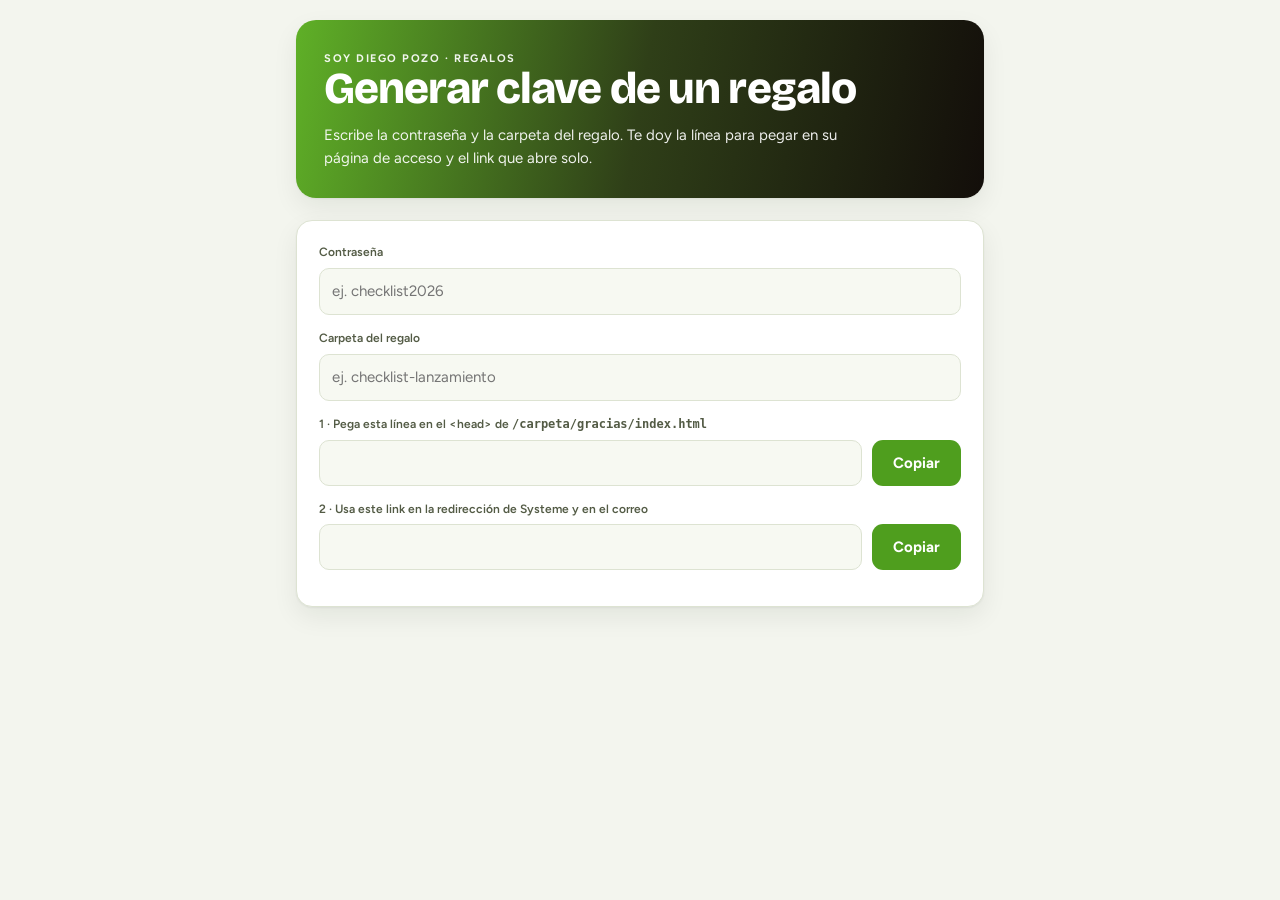
==== _plantilla/generar-clave/index.html @ e12ecf47 "Agrega generador de clave para los regalos" ====
<!DOCTYPE html>
<html lang="es">
<head>
<meta charset="UTF-8">
<meta name="viewport" content="width=device-width, initial-scale=1.0, viewport-fit=cover">
<title>Generar clave · Regalos</title>
<meta name="robots" content="noindex, nofollow">
<link rel="preconnect" href="https://fonts.googleapis.com">
<link rel="preconnect" href="https://fonts.gstatic.com" crossorigin>
<link rel="stylesheet" href="https://fonts.googleapis.com/css2?family=Bricolage+Grotesque:opsz,wght@12..96,600;12..96,800&family=Figtree:wght@400;500;600;700&family=JetBrains+Mono:wght@400;500&display=swap">
<link rel="stylesheet" href="/estilos.css">
<style>
  .field{ display:flex; flex-direction:column; gap:6px; margin-bottom:14px; }
  .field label{ font-size:12px; font-weight:600; color:var(--fg-soft); }
  .field input{ font:inherit; font-size:15px; padding:11px 12px; border-radius:10px; border:1px solid var(--line); background:var(--surface-2); color:var(--fg); outline:none; width:100%; }
  .field input:focus{ border-color:var(--accent); box-shadow:0 0 0 3px var(--accent-soft); }
  .out{ font-family:var(--font-mono); font-size:13px; background:var(--surface-2); border:1px solid var(--line); border-radius:10px; padding:12px; word-break:break-all; line-height:1.6; min-height:46px; }
  .row{ display:flex; gap:10px; align-items:flex-start; margin-bottom:14px; }
  .row .out{ flex:1; }
  .lbl{ font-size:12px; font-weight:600; color:var(--fg-soft); margin:0 0 6px; }
</style>
</head>
<body>
<div class="wrap narrow">
  <header class="band">
    <p class="eyebrow"><a href="/">Soy Diego Pozo · Regalos</a></p>
    <h1>Generar clave de un regalo</h1>
    <p>Escribe la contraseña y la carpeta del regalo. Te doy la línea para pegar en su página de acceso y el link que abre solo.</p>
  </header>

  <section class="card">
    <div class="field">
      <label for="pw">Contraseña</label>
      <input id="pw" type="text" autocomplete="off" placeholder="ej. checklist2026">
    </div>
    <div class="field">
      <label for="slug">Carpeta del regalo</label>
      <input id="slug" type="text" autocomplete="off" placeholder="ej. checklist-lanzamiento">
    </div>

    <p class="lbl">1 · Pega esta línea en el &lt;head&gt; de <code>/carpeta/gracias/index.html</code></p>
    <div class="row"><div class="out" id="meta"></div><button class="btn btn-accent" data-copy="meta" type="button">Copiar</button></div>

    <p class="lbl">2 · Usa este link en la redirección de Systeme y en el correo</p>
    <div class="row"><div class="out" id="link"></div><button class="btn btn-accent" data-copy="link" type="button">Copiar</button></div>
  </section>
</div>
<script>
(function(){
  const $ = id => document.getElementById(id);
  async function sha256(t){
    const b = await crypto.subtle.digest("SHA-256", new TextEncoder().encode(t.trim()));
    return Array.from(new Uint8Array(b)).map(x => x.toString(16).padStart(2,"0")).join("");
  }
  async function update(){
    const pw = $("pw").value.trim();
    const slug = $("slug").value.trim().replace(/^\/+|\/+$/g,"") || "carpeta-del-regalo";
    if(!pw){ $("meta").textContent = ""; $("link").textContent = ""; return; }
    $("meta").textContent = '<meta name="clave" content="' + await sha256(pw) + '">';
    $("link").textContent = "https://regalos.diegopozo.com/" + slug + "/gracias/#clave=" + encodeURIComponent(pw);
  }
  $("pw").addEventListener("input", update);
  $("slug").addEventListener("input", update);
  document.querySelectorAll("[data-copy]").forEach(btn => btn.addEventListener("click", () => {
    const text = $(btn.dataset.copy).textContent;
    if(!text) return;
    const done = () => { const o = btn.textContent; btn.textContent = "Copiado"; setTimeout(() => btn.textContent = o, 1200); };
    try { navigator.clipboard.writeText(text).then(done, done); } catch(e){ done(); }
  }));
})();
</script>
</body>
</html>
---- estilos.css ----
/* Regalos · Soy Diego Pozo — shared styles for the portal and every gift page.
   Same brand system as tools.diegopozo.com: green → warm-black band, warm dark surfaces. */
:root{
  --bg:#130e0a;
  --surface:#1b1610;
  --surface-2:#231d15;
  --line:#332b1f;
  --fg:#f2efe6;
  --fg-soft:#aaa392;
  --fg-faint:#736c5b;
  --accent:#5fb027;
  --accent-hover:#72c935;
  --accent-ink:#0e1606;
  --accent-soft:rgba(95,176,39,.15);
  --accent-text:#8fd65c;
  --warn:#e7a54d;
  --warn-soft:rgba(231,165,77,.13);
  --band-from:#5fb027;
  --band-mid:#2f3f18;
  --band-to:#130e0a;
  --shadow:0 1px 0 rgba(255,255,255,.03) inset, 0 10px 30px rgba(0,0,0,.35);
  --font-display:"Bricolage Grotesque", "Figtree", system-ui, sans-serif;
  --font-body:"Figtree", system-ui, -apple-system, "Segoe UI", sans-serif;
  --font-mono:"JetBrains Mono", ui-monospace, Consolas, Menlo, monospace;
  --radius:16px;
  color-scheme:dark;
}
@media (prefers-color-scheme: light){
  :root:not([data-theme="dark"]){
    --bg:#f3f5ee; --surface:#ffffff; --surface-2:#f7f9f2; --line:#dde3d2;
    --fg:#151a0f; --fg-soft:#535b45; --fg-faint:#8a917b;
    --accent:#4f9e1e; --accent-hover:#448a19; --accent-ink:#ffffff;
    --accent-soft:rgba(79,158,30,.12); --accent-text:#3b7a14;
    --warn:#9a5208; --warn-soft:#fbeedd;
    --shadow:0 1px 2px rgba(21,26,15,.05), 0 10px 26px rgba(21,26,15,.07);
    color-scheme:light;
  }
}
:root[data-theme="light"]{
  --bg:#f3f5ee; --surface:#ffffff; --surface-2:#f7f9f2; --line:#dde3d2;
  --fg:#151a0f; --fg-soft:#535b45; --fg-faint:#8a917b;
  --accent:#4f9e1e; --accent-hover:#448a19; --accent-ink:#ffffff;
  --accent-soft:rgba(79,158,30,.12); --accent-text:#3b7a14;
  --warn:#9a5208; --warn-soft:#fbeedd;
  --shadow:0 1px 2px rgba(21,26,15,.05), 0 10px 26px rgba(21,26,15,.07);
  color-scheme:light;
}

*{ box-sizing:border-box; }
[hidden]{ display:none !important; }
body{
  margin:0; background:var(--bg); color:var(--fg);
  font-family:var(--font-body); font-size:15px; line-height:1.55;
  -webkit-font-smoothing:antialiased;
}
a{ color:var(--accent-text); }
.wrap{ max-width:1000px; margin:0 auto; padding-inline:16px; padding-block:20px 64px; }
.wrap.narrow{ max-width:720px; }

/* ---------- brand band ---------- */
.band{
  background:linear-gradient(100deg, var(--band-from) 0%, var(--band-mid) 50%, var(--band-to) 100%);
  color:#fff; border-radius:20px; padding:30px 28px 28px; margin-bottom:22px; box-shadow:var(--shadow);
}
.eyebrow{ font-size:11px; font-weight:700; letter-spacing:.14em; text-transform:uppercase; opacity:.85; margin:0 0 10px; }
.eyebrow a{ color:inherit; text-decoration:none; }
.band h1{
  font-family:var(--font-display); font-weight:800; font-size:clamp(28px, 5vw, 44px);
  line-height:1.02; letter-spacing:-.02em; margin:0 0 12px; text-wrap:balance;
}
.band p{ margin:0; max-width:56ch; opacity:.92; }

/* ---------- portal grid ---------- */
.grid{ display:grid; grid-template-columns:repeat(auto-fill, minmax(280px, 1fr)); gap:14px; }
.gift{
  display:flex; flex-direction:column; gap:10px;
  background:var(--surface); border:1px solid var(--line); border-radius:var(--radius);
  padding:20px; color:inherit; text-decoration:none; box-shadow:var(--shadow);
  transition:border-color .12s, transform .12s;
}
.gift:hover, .gift:focus-visible{ border-color:var(--accent); outline:none; transform:translateY(-1px); }
.gift h2{ font-family:var(--font-display); font-weight:600; font-size:19px; letter-spacing:-.01em; margin:0; }
.gift p{ margin:0; color:var(--fg-soft); font-size:14px; }
.gift .go{ margin-top:auto; font-weight:700; font-size:14px; color:var(--accent-text); }
.badge{
  align-self:flex-start; font-family:var(--font-mono); font-size:11px; font-weight:500;
  color:var(--accent-text); background:var(--accent-soft); padding:4px 9px; border-radius:6px;
}
.empty{
  border:1px dashed var(--line); border-radius:var(--radius); padding:34px 20px; text-align:center; color:var(--fg-soft);
}
.empty h2{ font-family:var(--font-display); font-weight:600; font-size:20px; color:var(--fg); margin:0 0 6px; }
.empty p{ margin:0 auto; max-width:46ch; font-size:14px; }

/* ---------- gift page ---------- */
.gift-layout{ display:grid; grid-template-columns:1.1fr .9fr; gap:18px; align-items:start; }
@media (max-width:820px){ .gift-layout{ grid-template-columns:1fr; } }
.card{
  background:var(--surface); border:1px solid var(--line); border-radius:var(--radius);
  box-shadow:var(--shadow); padding:22px;
}
.card h2{ font-family:var(--font-display); font-weight:600; font-size:20px; letter-spacing:-.01em; margin:0 0 6px; }
.card .sub{ color:var(--fg-soft); font-size:14px; margin:0 0 16px; }
.checks{ list-style:none; padding:0; margin:0; display:flex; flex-direction:column; gap:12px; }
.checks li{ display:flex; gap:12px; align-items:flex-start; }
.checks li::before{
  content:""; flex:0 0 20px; height:20px; margin-top:2px; border-radius:6px; background:var(--accent-soft);
  background-image:url("data:image/svg+xml,%3Csvg xmlns='http://www.w3.org/2000/svg' viewBox='0 0 20 20'%3E%3Cpath d='M5 10.5l3.2 3L15 7' fill='none' stroke='%235fb027' stroke-width='2.2' stroke-linecap='round' stroke-linejoin='round'/%3E%3C/svg%3E");
  background-size:20px 20px;
}
.checks b{ display:block; font-weight:600; }
.checks span{ color:var(--fg-soft); font-size:14px; }
.preview-img{
  margin-top:18px; border-radius:12px; border:1px solid var(--line); background:var(--surface-2);
  aspect-ratio:16/10; display:grid; place-items:center; overflow:hidden; color:var(--fg-faint); font-size:13px; text-align:center; padding:12px;
}
.preview-img img{ width:100%; height:100%; object-fit:cover; display:block; }

.form-card{ position:sticky; top:16px; }
@media (max-width:820px){ .form-card{ position:static; } }
.form-slot{ min-height:120px; }
.form-pending{
  border:1px dashed var(--warn); background:var(--warn-soft); color:var(--warn);
  border-radius:12px; padding:16px; font-size:13px; line-height:1.5;
}
.form-pending code{ font-family:var(--font-mono); font-size:12px; }
.privacy{ font-size:12px; color:var(--fg-faint); margin:12px 0 0; }

.btn{
  display:inline-flex; align-items:center; justify-content:center; gap:8px;
  border:1px solid transparent; padding:13px 20px; border-radius:11px;
  font-family:inherit; font-size:15px; font-weight:700; cursor:pointer; text-decoration:none; white-space:nowrap;
}
.btn:focus-visible{ outline:2px solid var(--accent); outline-offset:2px; }
.btn-accent{ background:var(--accent); color:var(--accent-ink); }
.btn-accent:hover{ background:var(--accent-hover); }
.btn-ghost{ background:transparent; color:var(--fg); border-color:var(--line); }
.btn-ghost:hover{ border-color:var(--fg-faint); }
.btn-block{ width:100%; }

/* ---------- thank-you page ---------- */
.steps{ counter-reset:s; list-style:none; padding:0; margin:18px 0 0; display:flex; flex-direction:column; gap:12px; }
.steps li{ counter-increment:s; display:flex; gap:12px; align-items:flex-start; color:var(--fg-soft); font-size:14px; }
.steps li::before{
  content:counter(s); flex:0 0 24px; height:24px; border-radius:7px; display:grid; place-items:center;
  font-family:var(--font-mono); font-size:12px; color:var(--accent-text); background:var(--accent-soft);
}
.steps b{ color:var(--fg); font-weight:600; }
.next{ margin-top:18px; }
.next .row{ display:flex; gap:10px; flex-wrap:wrap; }

footer{ text-align:center; color:var(--fg-faint); font-size:12px; margin-top:32px; }
footer a{ color:inherit; }

@media (max-width:560px){
  .band{ padding:24px 18px; }
  .card{ padding:18px; }
  .next .row .btn{ flex:1; }
}
@media (prefers-reduced-motion: reduce){ *{ transition:none !important; } }
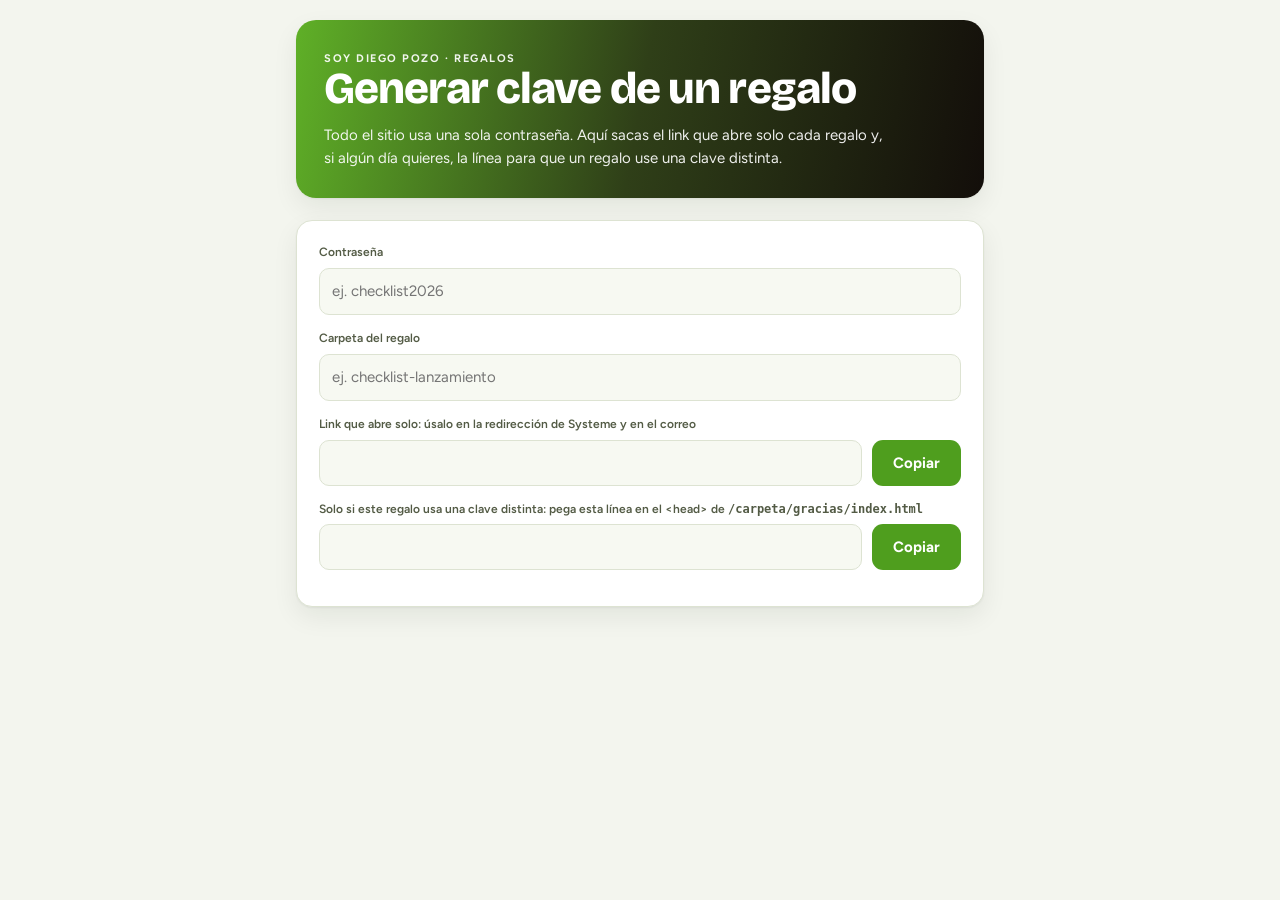
==== commit e52cb32a: "Ajusta el generador de clave a la clave única del sitio" ====
--- a/_plantilla/generar-clave/index.html
+++ b/_plantilla/generar-clave/index.html
@@ -25,7 +25,7 @@
   <header class="band">
     <p class="eyebrow"><a href="/">Soy Diego Pozo · Regalos</a></p>
     <h1>Generar clave de un regalo</h1>
-    <p>Escribe la contraseña y la carpeta del regalo. Te doy la línea para pegar en su página de acceso y el link que abre solo.</p>
+    <p>Todo el sitio usa una sola contraseña. Aquí sacas el link que abre solo cada regalo y, si algún día quieres, la línea para que un regalo use una clave distinta.</p>
   </header>
 
   <section class="card">
@@ -38,11 +38,11 @@
       <input id="slug" type="text" autocomplete="off" placeholder="ej. checklist-lanzamiento">
     </div>
 
-    <p class="lbl">1 · Pega esta línea en el &lt;head&gt; de <code>/carpeta/gracias/index.html</code></p>
+    <p class="lbl">Link que abre solo: úsalo en la redirección de Systeme y en el correo</p>
+    <div class="row"><div class="out" id="link"></div><button class="btn btn-accent" data-copy="link" type="button">Copiar</button></div>
+
+    <p class="lbl">Solo si este regalo usa una clave distinta: pega esta línea en el &lt;head&gt; de <code>/carpeta/gracias/index.html</code></p>
     <div class="row"><div class="out" id="meta"></div><button class="btn btn-accent" data-copy="meta" type="button">Copiar</button></div>
-
-    <p class="lbl">2 · Usa este link en la redirección de Systeme y en el correo</p>
-    <div class="row"><div class="out" id="link"></div><button class="btn btn-accent" data-copy="link" type="button">Copiar</button></div>
   </section>
 </div>
 <script>
